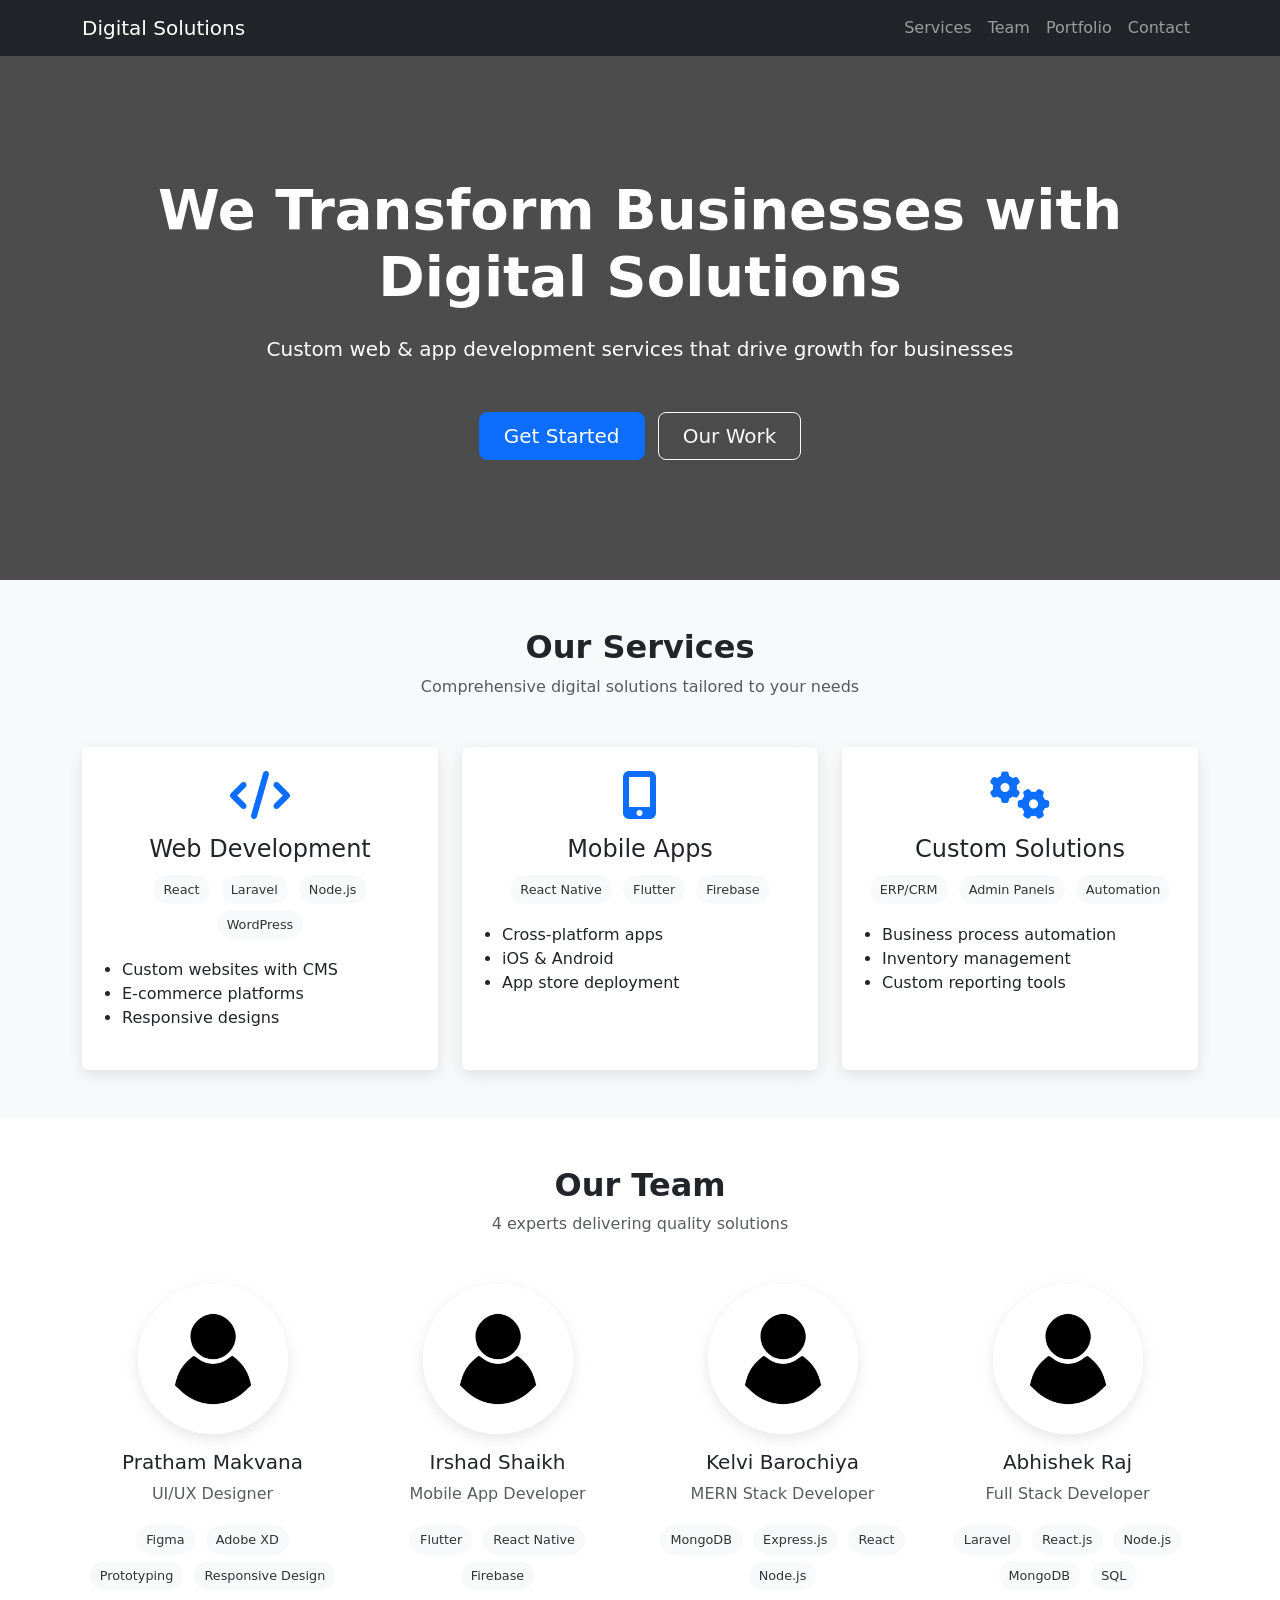
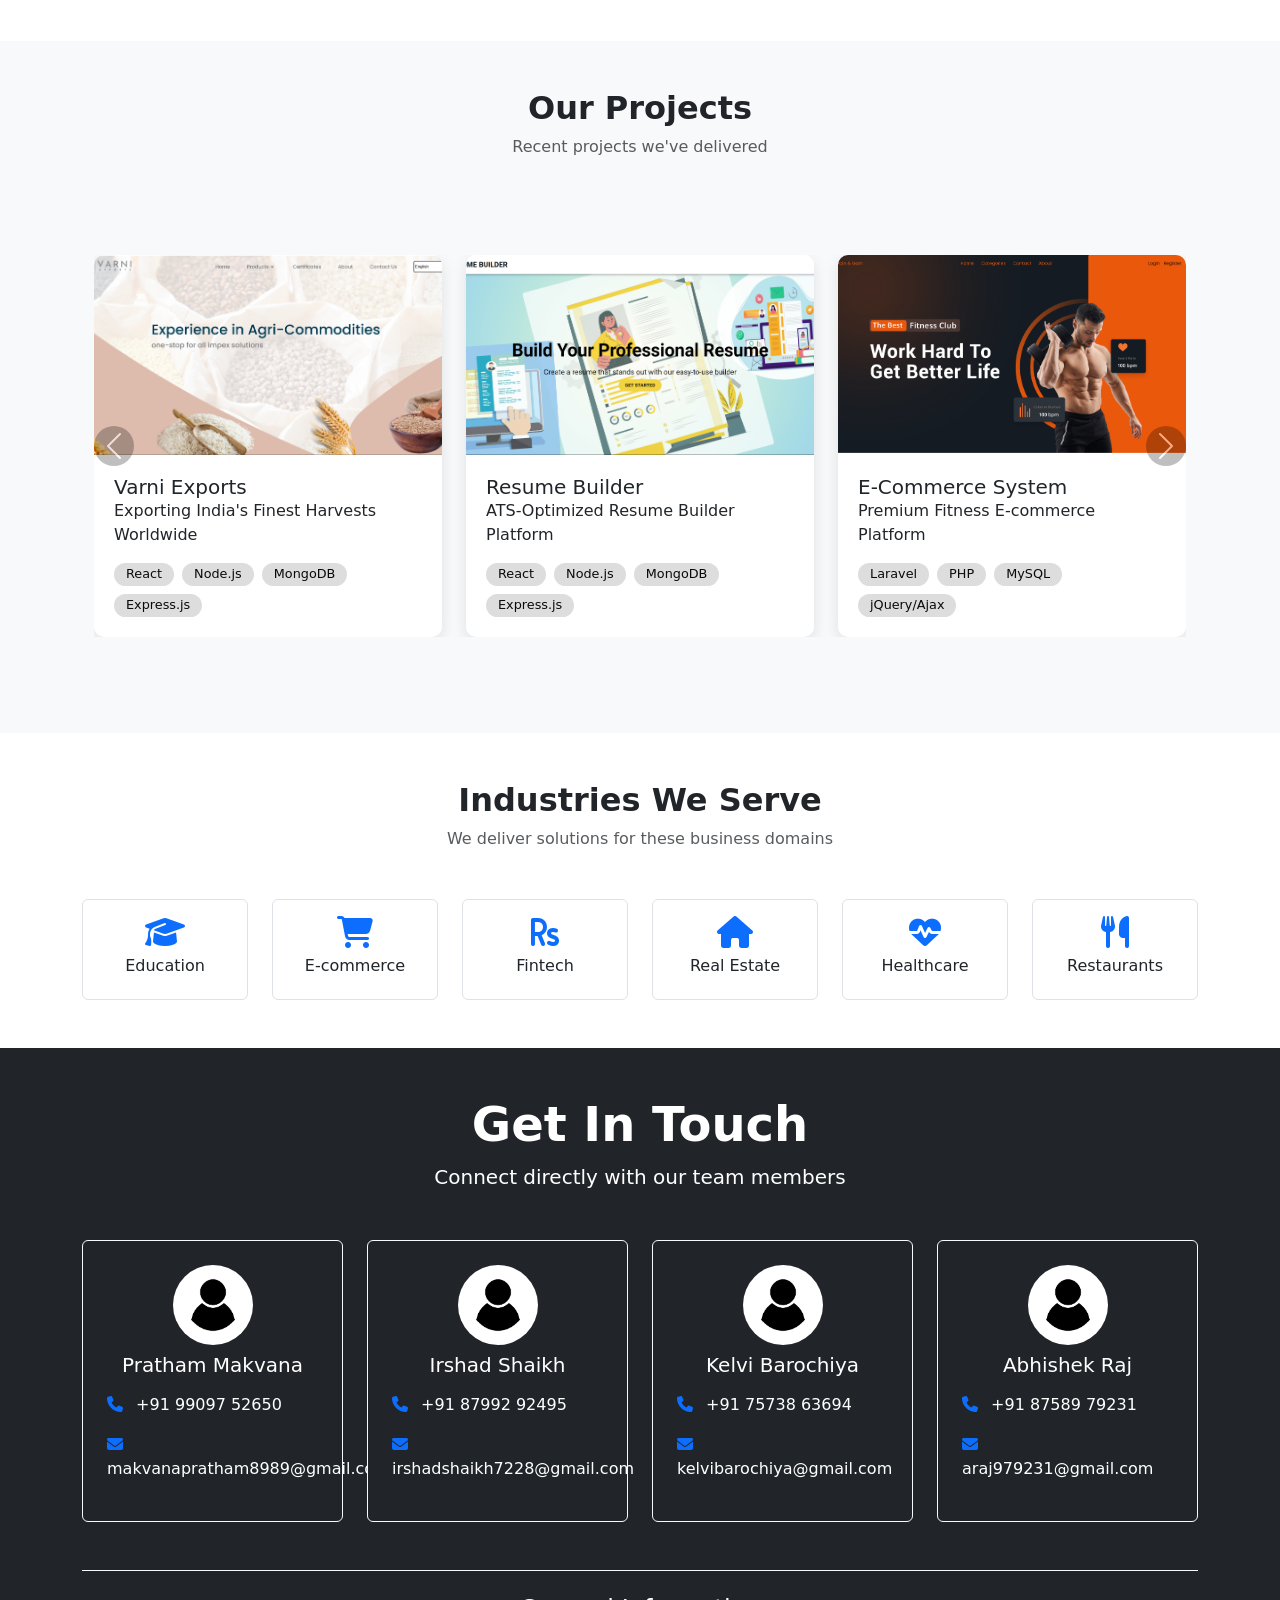
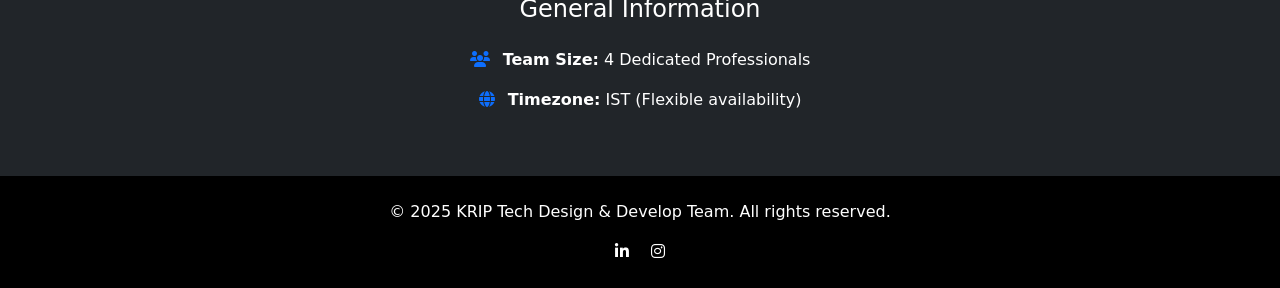
==== backup.html @ 221aa8fa "first commit" ====
<!DOCTYPE html>
<html lang="en">

<head>
    <meta charset="UTF-8">
    <meta name="viewport" content="width=device-width, initial-scale=1.0">
    <title>Digital Solutions Team | Web & App Development Services</title>
    <link href="https://cdn.jsdelivr.net/npm/bootstrap@5.3.0/dist/css/bootstrap.min.css" rel="stylesheet">
    <link rel="stylesheet" href="https://cdnjs.cloudflare.com/ajax/libs/font-awesome/6.4.0/css/all.min.css">
    <style>
        :root {
            --primary: #6f42c1;
            --secondary: #0d6efd;
        }

        .hero-section {
            background: linear-gradient(rgba(0, 0, 0, 0.7), rgba(0, 0, 0, 0.7)), url('https://images.unsplash.com/photo-1551434678-e076c223a692?ixlib=rb-1.2.1&auto=format&fit=crop&w=1350&q=80');
            background-size: cover;
            color: white;
            padding: 120px 0;
        }

        .service-card {
            transition: transform 0.3s;
            border: none;
            box-shadow: 0 5px 15px rgba(0, 0, 0, 0.1);
        }

        .service-card:hover {
            transform: translateY(-10px);
        }

        .skill-badge {
            background-color: #f8f9fa;
            color: #333;
            padding: 5px 10px;
            border-radius: 20px;
            margin: 3px;
            display: inline-block;
            font-size: 0.8rem;
        }

        .team-card img {
            width: 150px;
            height: 150px;
            object-fit: cover;
            border-radius: 50%;
            border: 5px solid white;
            box-shadow: 0 5px 15px rgba(0, 0, 0, 0.1);
        }

        .contact-info {
            background-color: #f8f9fa;
            color: #060606;
            border-radius: 10px;
            padding: 20px;
        }

        /* Add to existing styles */
        .project-read-more {
            position: absolute;
            bottom: 15px;
            right: 15px;
        }

        .project-images {
            display: grid;
            grid-template-columns: repeat(auto-fill, minmax(300px, 1fr));
            gap: 20px;
            margin: 30px 0;
        }

        .project-images img {
            border-radius: 8px;
            box-shadow: 0 5px 15px rgba(0, 0, 0, 0.1);
            width: 100%;
            height: 200px;
            object-fit: cover;
        }

        .project-details {
            background: #f8f9fa;
            padding: 30px;
            border-radius: 8px;
            margin: 20px 0;
        }

        .tech-badge {
            background-color: var(--primary);
            color: white;
            padding: 5px 10px;
            border-radius: 20px;
            margin-right: 5px;
            display: inline-block;
            font-size: 0.8rem;
        }

        .project-card {
            border-radius: 10px;
            overflow: hidden;
            box-shadow: 0 5px 15px rgba(0, 0, 0, 0.1);
            transition: transform 0.3s;
            height: 100%;
            background: white;
        }

        .project-card:hover {
            transform: translateY(-10px);
        }

        .card-img-container {
            position: relative;
            overflow: hidden;
            height: 200px;
        }

        .card-img-top {
            width: 100%;
            height: 100%;
            object-fit: cover;
            transition: transform 0.5s;
        }

        .project-overlay {
            position: absolute;
            top: 0;
            left: 0;
            width: 100%;
            height: 100%;
            background: rgba(0, 0, 0, 0.7);
            display: flex;
            align-items: center;
            justify-content: center;
            opacity: 0;
            transition: opacity 0.3s;
        }

        .project-card:hover .project-overlay {
            opacity: 1;
        }

        .btn-view-project {
            background: #0d6efd;
            color: white;
            border: none;
            padding: 10px 20px;
            border-radius: 30px;
            font-weight: 500;
            transition: all 0.3s;
        }

        .btn-view-project:hover {
            background: #0d6efd;
            transform: scale(1.05);
        }

        .tech-badges {
            display: flex;
            flex-wrap: wrap;
            gap: 8px;
            margin-top: 15px;
        }

        .badge {
            background: #dddddd;
            color: #0a0a0a;
            padding: 5px 12px;
            border-radius: 20px;
            font-size: 0.8rem;
            font-weight: 500;
        }

        .card-body {
            padding: 20px;
        }

        .card-title-project {
            color: #060606;
            font-weight: 700;
            margin-bottom: 10px;
        }

        .card-text-project {
            color: #555;
            margin-bottom: 15px;
        }

        .projects-container {
            position: relative;
        }

        .projects-grid {
            display: flex;
            flex-wrap: wrap;
            gap: 20px;
        }

        .project-card {
            flex: 0 0 calc(33.333% - 14px);
            transition: all 0.3s;
        }

        .projects-carousel {
            display: none;
        }

        .project-card {
            flex: 0 0 calc(50% - 10px);
        }


        .project-card {
            flex: 0 0 100%;
        }


        /* Show carousel only when needed */
        .show-carousel .projects-grid {
            display: none;
        }

        .show-carousel .projects-carousel {
            display: block;
        }

        /* Carousel styles */
        .carousel-item .row {
            justify-content: center;
        }

        .carousel-control-prev,
        .carousel-control-next {
            width: 40px;
            height: 40px;
            background-color: rgba(0, 0, 0, 0.5);
            border-radius: 50%;
            top: 50%;
            transform: translateY(-50%);
        }
    </style>
</head>

<body>
    <!-- Navigation -->
    <nav class="navbar navbar-expand-lg navbar-dark bg-dark sticky-top">
        <div class="container">
            <a class="navbar-brand" href="#">Digital Solutions</a>

            <button class="navbar-toggler" type="button" data-bs-toggle="collapse" data-bs-target="#navbarNav">
                <span class="navbar-toggler-icon"></span>
            </button>
            <div class="collapse navbar-collapse" id="navbarNav">
                <ul class="navbar-nav ms-auto">
                    <li class="nav-item"><a class="nav-link" href="#services">Services</a></li>
                    <li class="nav-item"><a class="nav-link" href="#team">Team</a></li>
                    <li class="nav-item"><a class="nav-link" href="#portfolio">Portfolio</a></li>
                    <li class="nav-item"><a class="nav-link" href="#contact">Contact</a></li>
                </ul>
            </div>
        </div>
    </nav>

    <!-- Hero Section -->
    <section class="hero-section text-center">
        <div class="container">
            <h1 class="display-4 fw-bold mb-4">We Transform Businesses with Digital Solutions</h1>
            <p class="lead mb-5">Custom web & app development services that drive growth for businesses</p>
            <a href="#contact" class="btn btn-primary btn-lg px-4 me-2">Get Started</a>
            <a href="#portfolio" class="btn btn-outline-light btn-lg px-4">Our Work</a>
        </div>
    </section>

    <!-- Services Section -->
    <section id="services" class="py-5 bg-light">
        <div class="container">
            <div class="text-center mb-5">
                <h2 class="fw-bold">Our Services</h2>
                <p class="text-muted">Comprehensive digital solutions tailored to your needs</p>
            </div>

            <div class="row g-4">
                <!-- Web Development -->
                <div class="col-md-4">
                    <div class="card service-card h-100">
                        <div class="card-body text-center p-4">
                            <i class="fas fa-code fa-3x mb-3 text-primary"></i>
                            <h4 class="card-title">Web Development</h4>
                            <p class="card-text">
                                <span class="skill-badge">React</span>
                                <span class="skill-badge">Laravel</span>
                                <span class="skill-badge">Node.js</span>
                                <span class="skill-badge">WordPress</span>
                            </p>
                            <ul class="text-start ps-3">
                                <li>Custom websites with CMS</li>
                                <li>E-commerce platforms</li>
                                <li>Responsive designs</li>
                            </ul>
                        </div>
                    </div>
                </div>

                <!-- Mobile Development -->
                <div class="col-md-4">
                    <div class="card service-card h-100">
                        <div class="card-body text-center p-4">
                            <i class="fas fa-mobile-alt fa-3x mb-3 text-primary"></i>
                            <h4 class="card-title">Mobile Apps</h4>
                            <p class="card-text">
                                <span class="skill-badge">React Native</span>
                                <span class="skill-badge">Flutter</span>
                                <span class="skill-badge">Firebase</span>
                            </p>
                            <ul class="text-start ps-3">
                                <li>Cross-platform apps</li>
                                <li>iOS & Android</li>
                                <li>App store deployment</li>
                            </ul>
                        </div>
                    </div>
                </div>

                <!-- Custom Solutions -->
                <div class="col-md-4">
                    <div class="card service-card h-100">
                        <div class="card-body text-center p-4">
                            <i class="fas fa-cogs fa-3x mb-3 text-primary"></i>
                            <h4 class="card-title">Custom Solutions</h4>
                            <p class="card-text">
                                <span class="skill-badge">ERP/CRM</span>
                                <span class="skill-badge">Admin Panels</span>
                                <span class="skill-badge">Automation</span>
                            </p>
                            <ul class="text-start ps-3">
                                <li>Business process automation</li>
                                <li>Inventory management</li>
                                <li>Custom reporting tools</li>
                            </ul>
                        </div>
                    </div>
                </div>
            </div>
        </div>
    </section>

    <!-- Team Section -->
    <section id="team" class="py-5">
        <div class="container">
            <div class="text-center mb-5">
                <h2 class="fw-bold">Our Team</h2>
                <p class="text-muted">4 experts delivering quality solutions</p>
            </div>

            <div class="row g-4 justify-content-center">
                <div class="col-lg-3 col-md-6">
                    <div class="team-card text-center">
                        <img src="./images/user-icon.jpg" alt="UI/UX Designer">
                        <h5 class="mt-3">Pratham Makvana</h5>
                        <p class="text-muted">UI/UX Designer</p>
                        <div>
                            <span class="skill-badge">Figma</span>
                            <span class="skill-badge">Adobe XD</span>
                            <span class="skill-badge">Prototyping</span>
                            <span class="skill-badge">Responsive Design</span>
                        </div>
                    </div>
                </div>

                <div class="col-lg-3 col-md-6">
                    <div class="team-card text-center">
                        <img src="./images/user-icon.jpg" alt="App Developer">
                        <h5 class="mt-3">Irshad Shaikh</h5>
                        <p class="text-muted">Mobile App Developer</p>
                        <div>
                            <span class="skill-badge">Flutter</span>
                            <span class="skill-badge">React Native</span>
                            <span class="skill-badge">Firebase</span>
                        </div>
                    </div>
                </div>

                <div class="col-lg-3 col-md-6">
                    <div class="team-card text-center">
                        <img src="./images/user-icon.jpg" alt="MERN Stack Developer">
                        <h5 class="mt-3">Kelvi Barochiya</h5>
                        <p class="text-muted">MERN Stack Developer</p>
                        <div>
                            <span class="skill-badge">MongoDB</span>
                            <span class="skill-badge">Express.js</span>
                            <span class="skill-badge">React</span>
                            <span class="skill-badge">Node.js</span>
                        </div>
                    </div>
                </div>

                <div class="col-lg-3 col-md-6">
                    <div class="team-card text-center">
                        <img src="./images/user-icon.jpg" alt="Full Stack Developer">
                        <h5 class="mt-3">Abhishek Raj</h5>
                        <p class="text-muted">Full Stack Developer</p>
                        <div>
                            <span class="skill-badge">Laravel</span>
                            <span class="skill-badge">React.js</span>
                            <span class="skill-badge">Node.js</span>
                            <span class="skill-badge">MongoDB</span>
                            <span class="skill-badge">SQL</span>
                        </div>
                    </div>
                </div>
            </div>
        </div>
    </section>

    <!-- Portfolio Section -->
    <!-- <section id="portfolio" class="py-5 bg-light">
        <div class="container">
            <div class="text-center mb-5">
                <h2 class="fw-bold">Our Portfolio</h2>
                <p class="text-muted">Recent projects we've delivered</p>
            </div>
            
            <div class="row g-4">
                <div class="col-md-4">
                    <div class="card h-100">
                        <img src="https://images.unsplash.com/photo-1556740738-b6a63e27c4df?ixlib=rb-1.2.1&auto=format&fit=crop&w=1350&q=80" class="card-img-top" alt="E-commerce Platform">
                        <div class="card-body">
                            <h5 class="card-title">UrbanBazaar</h5>
                            <p class="card-text">E-commerce platform with inventory management</p>
                            <p><strong>Technologies:</strong> MERN Stack, Razorpay, Firebase</p>
                            <p><strong>Result:</strong> ₹2.3L revenue in first month</p>
                        </div>
                    </div>
                </div>
                
                <div class="col-md-4">
                    <div class="card h-100">
                        <img src="https://images.unsplash.com/photo-1517245386807-bb43f82c33c4?ixlib=rb-1.2.1&auto=format&fit=crop&w=1350&q=80" class="card-img-top" alt="Restaurant POS">
                        <div class="card-body">
                            <h5 class="card-title">FoodieFleet POS</h5>
                            <p class="card-text">Restaurant management system</p>
                            <p><strong>Technologies:</strong> Laravel, React, Socket.io</p>
                            <p><strong>Result:</strong> 65% reduction in order errors</p>
                        </div>
                    </div>
                </div>
                
                <div class="col-md-4">
                    <div class="card h-100">
                        <img src="https://images.unsplash.com/photo-1581092918056-0c4c3acd3789?ixlib=rb-1.2.1&auto=format&fit=crop&w=1350&q=80" class="card-img-top" alt="School ERP">
                        <div class="card-body">
                            <h5 class="card-title">EduTrack ERP</h5>
                            <p class="card-text">School management system</p>
                            <p><strong>Technologies:</strong> PHP, MySQL, JavaScript</p>
                            <p><strong>Result:</strong> Automated attendance for 5,000+ students</p>
                        </div>
                    </div>
                </div>
            </div>
        </div>
    </section> -->
    <section id="portfolio" class="py-5 bg-light">
        <div class="container">
            <div class="text-center mb-5">
                <h2 class="fw-bold">Our Projects</h2>
                <p class="text-muted">Recent projects we've delivered</p>
            </div>

            <!-- <div class="row g-4">
                <div class="col-md-4">
                    <div class="card h-100 position-relative">
                        <img src="https://images.unsplash.com/photo-1556740738-b6a63e27c4df?ixlib=rb-1.2.1&auto=format&fit=crop&w=1350&q=80" class="card-img-top" alt="E-commerce Platform">
                        <div class="card-body">
                            <h5 class="card-title">Varni Exports</h5>
                            <p class="card-text">Exporting India's Finest Harvests Worldwide</p>
                            <p><strong>Technologies:</strong> MERN Stack</p>
                            <a href="project-urbanbazaar.html" class="btn btn-primary project-read-more">Read More</a>
                        </div>
                    </div>
                </div>
                
                <div class="col-md-4">
                    <div class="card h-100 position-relative">
                        <img src="https://images.unsplash.com/photo-1517245386807-bb43f82c33c4?ixlib=rb-1.2.1&auto=format&fit=crop&w=1350&q=80" class="card-img-top" alt="Restaurant POS">
                        <div class="card-body">
                            <h5 class="card-title">Resume Builder</h5>
                            <p class="card-text">ATS-Optimized Resume Builder Platform</p>
                            <p><strong>Technologies:</strong> MERN Stack</p>
                            <a href="project-foodiefleet.html" class="btn btn-primary project-read-more">Read More</a>
                        </div>
                    </div>
                </div>
                
                <div class="col-md-4">
                    <div class="card h-100 position-relative">
                        <img src="https://images.unsplash.com/photo-1581092918056-0c4c3acd3789?ixlib=rb-1.2.1&auto=format&fit=crop&w=1350&q=80" class="card-img-top" alt="School ERP">
                        <div class="card-body">
                            <h5 class="card-title">E-commerce System</h5>
                            <p class="card-text">Premium Fitness E-commerce Platform</p>
                            <p><strong>Technologies:</strong> PHP, Laravel, My SQL, Jauery/Ajax</p>
                            <a href="project-edutrack.html" class="btn btn-primary project-read-more">Read More</a>
                        </div>
                    </div>
                </div>
            </div> -->
            <section id="portfolio" class="py-5 bg-light">
                <div class="container">
                    <!-- <div class="text-center mb-5">
                        <h2 class="fw-bold">Our Projects</h2>
                        <p class="text-muted">Recent projects we've delivered</p>
                    </div> -->

                    <div class="projects-container" id="projectsContainer">
                        <!-- Grid Layout (shows first 3 projects) -->
                        <div class="projects-grid" id="projectsGrid">
                            <!-- Project cards will be inserted here by JavaScript -->
                        </div>

                        <!-- Carousel Layout (hidden by default) -->
                        <div class="projects-carousel">
                            <div id="projectsCarousel" class="carousel slide" data-bs-ride="carousel">
                                <div class="carousel-inner" id="carouselInner">
                                    <!-- Carousel items will be inserted here by JavaScript -->
                                </div>
                                <button class="carousel-control-prev" type="button" data-bs-target="#projectsCarousel"
                                    data-bs-slide="prev">
                                    <span class="carousel-control-prev-icon" aria-hidden="true"></span>
                                    <span class="visually-hidden">Previous</span>
                                </button>
                                <button class="carousel-control-next" type="button" data-bs-target="#projectsCarousel"
                                    data-bs-slide="next">
                                    <span class="carousel-control-next-icon" aria-hidden="true"></span>
                                    <span class="visually-hidden">Next</span>
                                </button>
                            </div>
                        </div>
                    </div>
                </div>
            </section>
        </div>
    </section>
    <!-- Target Industries -->
    <section class="py-5">
        <div class="container">
            <div class="text-center mb-5">
                <h2 class="fw-bold">Industries We Serve</h2>
                <p class="text-muted">We deliver solutions for these business domains</p>
            </div>

            <div class="row g-4">
                <div class="col-md-2 col-4 text-center">
                    <div class="p-3 border rounded">
                        <i class="fas fa-graduation-cap fa-2x mb-2 text-primary"></i>
                        <h6>Education</h6>
                    </div>
                </div>
                <div class="col-md-2 col-4 text-center">
                    <div class="p-3 border rounded">
                        <i class="fas fa-shopping-cart fa-2x mb-2 text-primary"></i>
                        <h6>E-commerce</h6>
                    </div>
                </div>
                <div class="col-md-2 col-4 text-center">
                    <div class="p-3 border rounded">
                        <i class="fas fa-rupee-sign fa-2x mb-2 text-primary"></i>
                        <h6>Fintech</h6>
                    </div>
                </div>
                <div class="col-md-2 col-4 text-center">
                    <div class="p-3 border rounded">
                        <i class="fas fa-home fa-2x mb-2 text-primary"></i>
                        <h6>Real Estate</h6>
                    </div>
                </div>
                <div class="col-md-2 col-4 text-center">
                    <div class="p-3 border rounded">
                        <i class="fas fa-heartbeat fa-2x mb-2 text-primary"></i>
                        <h6>Healthcare</h6>
                    </div>
                </div>
                <div class="col-md-2 col-4 text-center">
                    <div class="p-3 border rounded">
                        <i class="fas fa-utensils fa-2x mb-2 text-primary"></i>
                        <h6>Restaurants</h6>
                    </div>
                </div>
            </div>
        </div>
    </section>

    <!-- Contact Section -->
    <!-- <section id="contact" class="py-5 bg-dark text-white">
        <div class="container">
            <div class="text-center mb-5">
                <h2 class="fw-bold">Get In Touch</h2>
                <p>Ready to start your project? Contact us today!</p>
            </div>

            <div class="row">
                <div class="col-md-6">
                    <div class="contact-info">
                        <h4 class="mb-4">Contact Details</h4>
                        <p><i class="fas fa-users me-2"></i> <strong>Team Size:</strong> 4 Members</p>
                        <p><i class="fas fa-phone me-2"></i> <strong>Phone:</strong> +91 87589 79231</p>
                        <p><i class="fas fa-envelope me-2"></i> <strong>Email:</strong> makvanapratham8989@gmail.com</p>
                        <p><i class="fas fa-clock me-2"></i> <strong>Availability:</strong> IST (Flexible hours)</p>

                    </div>
                </div>
            </div>
        </div>
    </section> -->
    <section id="contact" class="py-5 bg-dark text-white">
        <div class="container">
            <div class="text-center mb-5">
                <h2 class="fw-bold display-5">Get In Touch</h2>
                <p class="lead">Connect directly with our team members</p>
            </div>

            <div class="row g-4">
                <!-- Team Member 1 -->
                <div class="col-lg-3 col-md-6">
                    <div class="contact-card p-4 h-100 bg-dark border border-light rounded">
                        <div class="text-center mb-3">
                            <img src="./images/user-icon.jpg" alt="Team Member" class="rounded-circle mb-2" width="80">
                            <h5>Pratham Makvana</h5>
                        </div>
                        <div class="contact-details">
            
                            <p>
                                <i class="fas fa-phone me-2 text-primary"></i>
                                <a href="tel:+919909752650" class="text-white text-decoration-none">+91 99097 52650</a>
                            </p>
                            <p>
                                <i class="fas fa-envelope me-2 text-primary"></i>
                                <a href="mailto:makvanapratham8989@gmail.com"
                                    class="text-white text-decoration-none">makvanapratham8989@gmail.com</a>
                            </p>
                        </div>
                    </div>
                </div>

                <!-- Team Member 2 -->
                <div class="col-lg-3 col-md-6">
                    <div class="contact-card p-4 h-100 bg-dark border border-light rounded">
                        <div class="text-center mb-3">
                            <img src="./images/user-icon.jpg" alt="Team Member" class="rounded-circle mb-2" width="80">
                            <h5>Irshad Shaikh</h5>
                        </div>
                        <div class="contact-details">
                            
                            <p>
                                <i class="fas fa-phone me-2 text-primary"></i>
                                <a href="tel:+918799292495" class="text-white text-decoration-none">+91 87992 92495</a>
                            </p>
                            <p>
                                <i class="fas fa-envelope me-2 text-primary"></i>
                                <a href="mailto:irshadshaikh7228@gmail.com"
                                    class="text-white text-decoration-none">irshadshaikh7228@gmail.com</a>
                            </p>
                        </div>
                    </div>
                </div>

                <!-- Team Member 3 -->
                <div class="col-lg-3 col-md-6">
                    <div class="contact-card p-4 h-100 bg-dark border border-light rounded">
                        <div class="text-center mb-3">
                            <img src="./images/user-icon.jpg" alt="Team Member" class="rounded-circle mb-2" width="80">
                            <h5>Kelvi Barochiya</h5>
                        </div>
                        <div class="contact-details">
                            <p>
                                <i class="fas fa-phone me-2 text-primary"></i>
                                <a href="tel:+917573863694" class="text-white text-decoration-none">+91 75738 63694</a>
                            </p>
                            <p>
                                <i class="fas fa-envelope me-2 text-primary"></i>
                                <a href="mailto:kelvibarochiya@gmail.com"
                                    class="text-white text-decoration-none">kelvibarochiya@gmail.com</a>
                            </p>
                        </div>
                    </div>
                </div>

                <!-- Team Member 4 -->
                <div class="col-lg-3 col-md-6">
                    <div class="contact-card p-4 h-100 bg-dark border border-light rounded">
                        <div class="text-center mb-3">
                            <img src="./images/user-icon.jpg" alt="Team Member" class="rounded-circle mb-2" width="80">
                            <h5>Abhishek Raj</h5>
                        </div>
                        <div class="contact-details">

                            <p>
                                <i class="fas fa-phone me-2 text-primary"></i>
                                <a href="tel:+918758979231" class="text-white text-decoration-none">+91 87589 79231</a>
                            </p>
                            <p>
                                <i class="fas fa-envelope me-2 text-primary"></i>
                                <a href="mailto:araj979231@gmail.com"
                                    class="text-white text-decoration-none">araj979231@gmail.com</a>
                            </p>
                        </div>
                    </div>
                </div>
            </div>

            <!-- General Contact Info -->
            <div class="text-center mt-5 pt-4 border-top border-light">
                <h4 class="mb-4">General Information</h4>
                <p><i class="fas fa-users me-2 text-primary"></i> <strong>Team Size:</strong> 4 Dedicated Professionals
                </p>
                <!-- <p><i class="fas fa-map-marker-alt me-2 text-primary"></i> <strong>Location:</strong> Mumbai, India</p> -->
                <p><i class="fas fa-globe me-2 text-primary"></i> <strong>Timezone:</strong> IST (Flexible availability)
                </p>
            </div>
        </div>
    </section>
    <!-- Footer -->
    <footer class="py-4 bg-black text-white text-center">
        <div class="container">
            <p class="mb-0">© 2025 KRIP Tech Design & Develop Team. All rights reserved.</p>
            <div class="mt-3">
                <a href="https://www.linkedin.com/in/kelvibarochiya/" class="text-white me-3"><i
                        class="fab fa-linkedin-in"></i></a>
                <a href="https://www.instagram.com/thecodefreelancer/" class="text-white"><i
                        class="fab fa-instagram"></i></a>
            </div>
        </div>
    </footer>

    <script src="https://cdn.jsdelivr.net/npm/bootstrap@5.3.0/dist/js/bootstrap.bundle.min.js"></script>
    <script>
        // Project data
        const projects = [{
                title: "Varni Exports",
                description: "Exporting India's Finest Harvests Worldwide",
                image: "./images/varni-1.png",
                technologies: ["React", "Node.js", "MongoDB", "Express.js"],
                link: "project-urbanbazaar.html"
            },
            {
                title: "Resume Builder",
                description: "ATS-Optimized Resume Builder Platform",
                image: "./images/resume-1.png",
                technologies: ["React", "Node.js", "MongoDB", "Express.js"],
                link: "project-foodiefleet.html"
            },
            {
                title: "E-Commerce System",
                description: "Premium Fitness E-commerce Platform",
                image: "./images/e-1.png",
                technologies: ["Laravel", "PHP", "MySQL", "jQuery/Ajax"],
                link: "project-edutrack.html"
            },
            {
                title: "HRMS Systems",
                description: "Streamline your workforce management - automate today, transform tomorrow",
                image: "./images/h-3.png",
                technologies: ["PHP", "Laravel", "MySQL", "jQuery/Ajax"],
                link: "project-hrms.html"
            },
            {
                title: "Real Estate Systems",
                description: "Simplify property management - list smarter, sell faster, grow effortlessly",
                image: "./images/r-1.png",
                technologies: ["React.js", "Laravel", "MySQL", "jQuery/Ajax"],
                link: "project-realesate.html"
            }
            // Add more projects as needed
        ];

        // Render projects
        document.addEventListener('DOMContentLoaded', function () {
            const projectsGrid = document.getElementById('projectsGrid');
            const carouselInner = document.getElementById('carouselInner');
            const projectsContainer = document.getElementById('projectsContainer');

            // Check if we need to show carousel (more than 3 projects)
            if (projects.length > 3) {
                projectsContainer.classList.add('show-carousel');

                // Create carousel items (3 projects per slide)
                let projectsPerSlide = 3;
                let slideCount = Math.ceil(projects.length / projectsPerSlide);

                for (let i = 0; i < slideCount; i++) {
                    const carouselItem = document.createElement('div');
                    carouselItem.className = `carousel-item ${i === 0 ? 'active' : ''}`;

                    const row = document.createElement('div');
                    row.className = 'row g-4';

                    const startIndex = i * projectsPerSlide;
                    const endIndex = Math.min(startIndex + projectsPerSlide, projects.length);

                    for (let j = startIndex; j < endIndex; j++) {
                        const project = projects[j];
                        const col = document.createElement('div');
                        col.className = 'col-md-4';
                        col.innerHTML = createProjectCard(project);
                        row.appendChild(col);
                    }

                    carouselItem.appendChild(row);
                    carouselInner.appendChild(carouselItem);
                }
            } else {
                // Show grid layout for 3 or fewer projects
                projects.forEach(project => {
                    projectsGrid.innerHTML += createProjectCard(project);
                });
            }

            // Initialize carousel if needed
            if (projects.length > 3) {
                new bootstrap.Carousel(document.getElementById('projectsCarousel'), {
                    interval: 5000,
                    wrap: true
                });
            }
        });

        function createProjectCard(project) {
            return `
                <div class="project-card">
                    <div class="card-img-container">
                        <img src="${project.image}" class="card-img-top" alt="${project.title}">
                        <div class="project-overlay">
                            <a href="${project.link}" class="btn btn-view-project">
                                View Project <i class="fas fa-arrow-right ms-2"></i>
                            </a>
                        </div>
                    </div>
                    <div class="card-body">
                        <h5 class="card-title">${project.title}</h5>
                        <p class="card-text">${project.description}</p>
                        <div class="tech-badges">
                            ${project.technologies.map(tech => `<span class="badge">${tech}</span>`).join('')}
                        </div>
                    </div>
                </div>
            `;
        }
    </script>
</body>

</html>
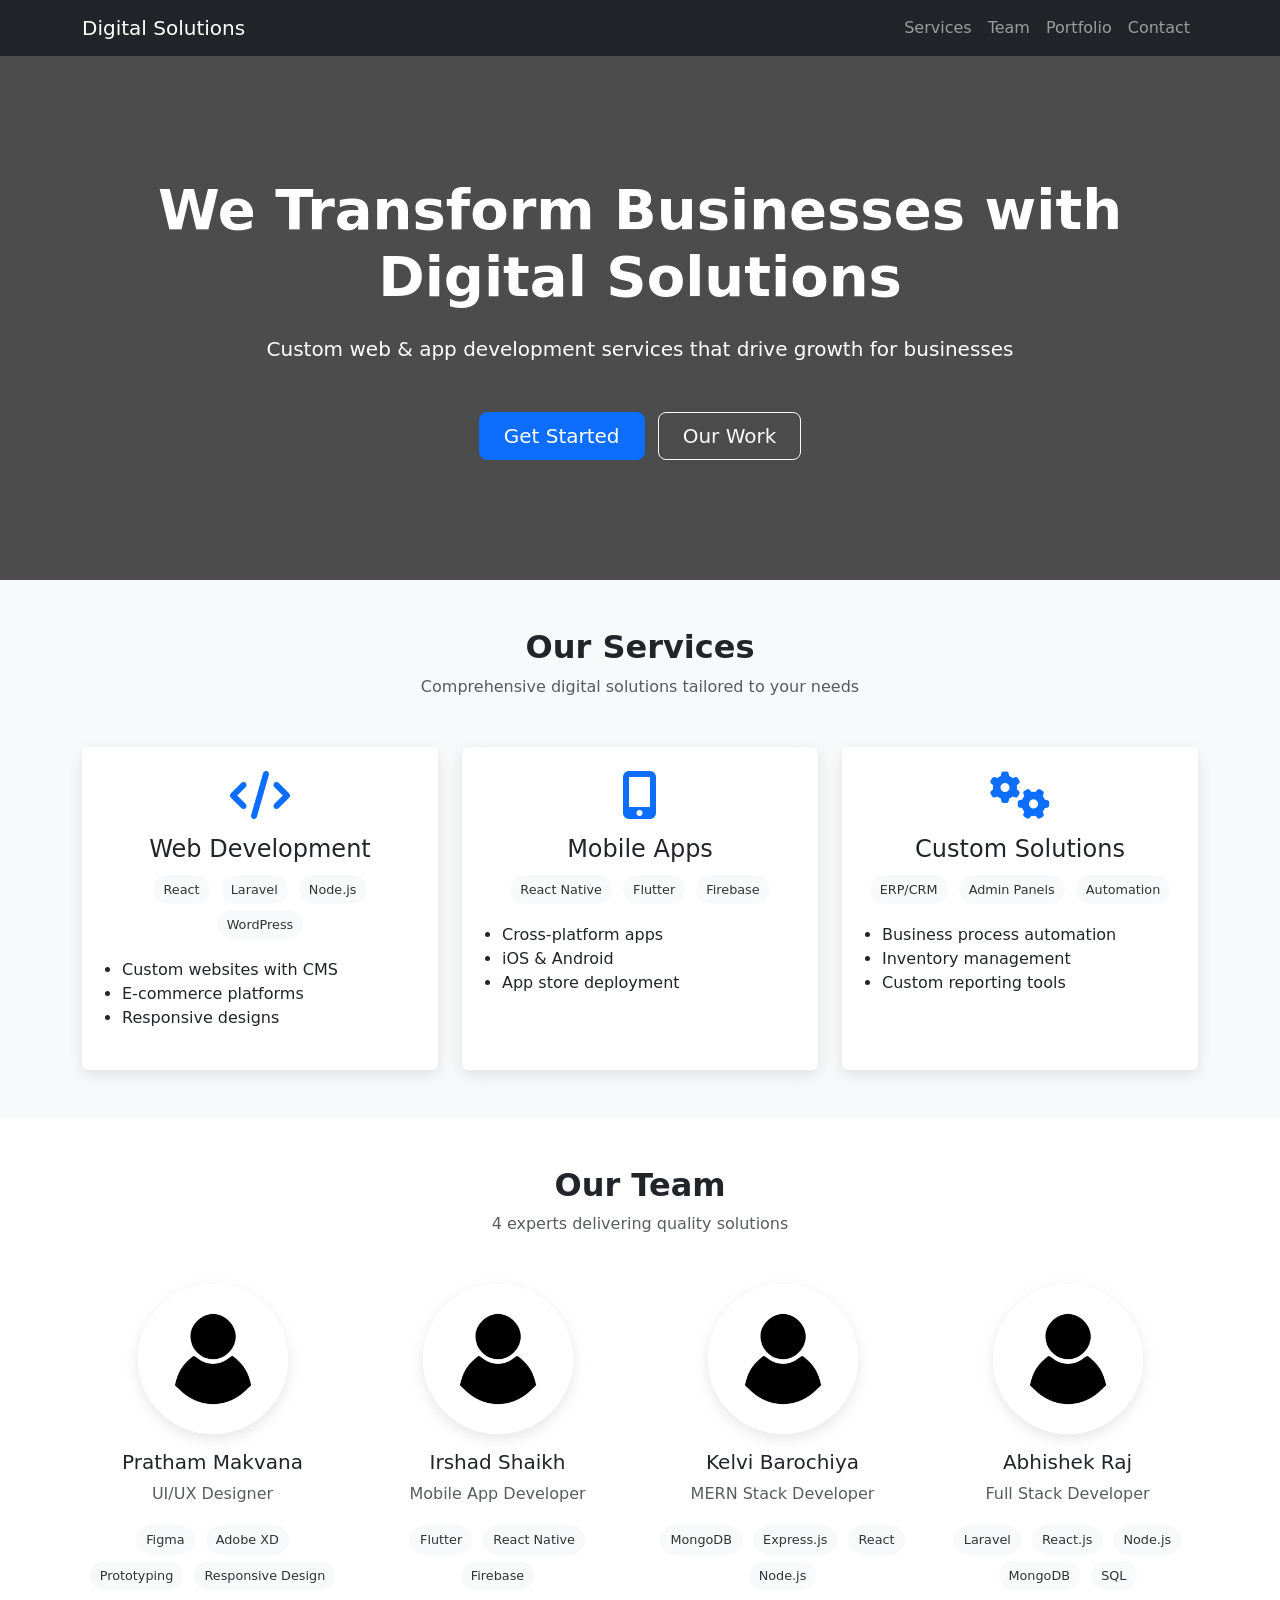
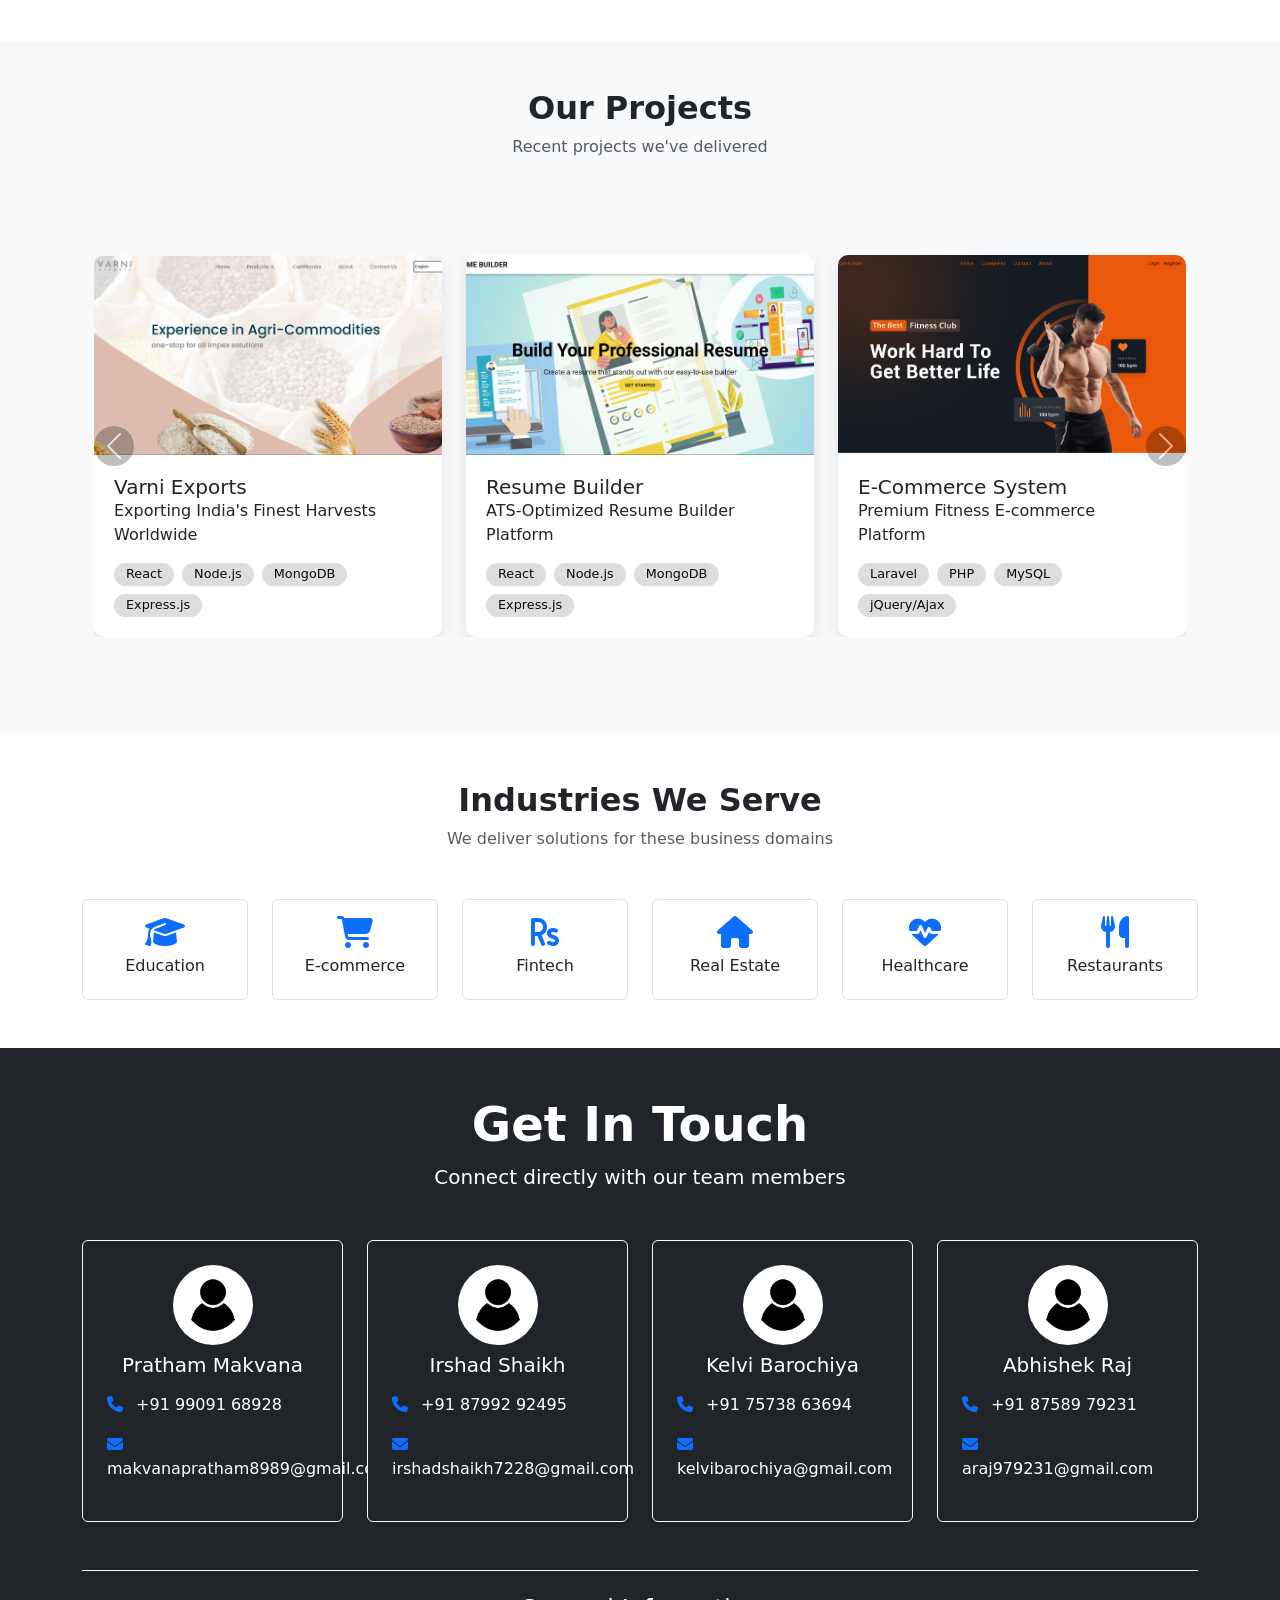
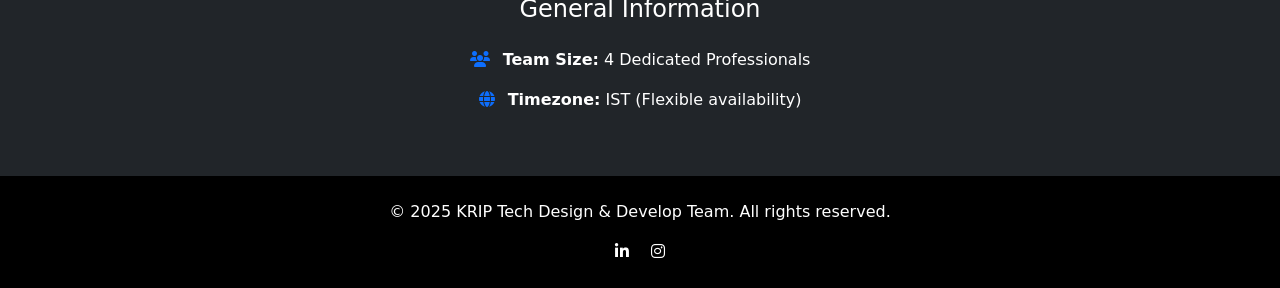
==== commit c1eff67f: "fix email issue" ====
--- a/backup.html
+++ b/backup.html
@@ -625,10 +625,10 @@
                             <h5>Pratham Makvana</h5>
                         </div>
                         <div class="contact-details">
-            
+
                             <p>
                                 <i class="fas fa-phone me-2 text-primary"></i>
-                                <a href="tel:+919909752650" class="text-white text-decoration-none">+91 99097 52650</a>
+                                <a href="tel:+919909752650" class="text-white text-decoration-none">+91 99091 68928</a>
                             </p>
                             <p>
                                 <i class="fas fa-envelope me-2 text-primary"></i>
@@ -647,7 +647,7 @@
                             <h5>Irshad Shaikh</h5>
                         </div>
                         <div class="contact-details">
-                            
+
                             <p>
                                 <i class="fas fa-phone me-2 text-primary"></i>
                                 <a href="tel:+918799292495" class="text-white text-decoration-none">+91 87992 92495</a>
@@ -733,40 +733,40 @@
     <script>
         // Project data
         const projects = [{
-                title: "Varni Exports",
-                description: "Exporting India's Finest Harvests Worldwide",
-                image: "./images/varni-1.png",
-                technologies: ["React", "Node.js", "MongoDB", "Express.js"],
-                link: "project-urbanbazaar.html"
-            },
-            {
-                title: "Resume Builder",
-                description: "ATS-Optimized Resume Builder Platform",
-                image: "./images/resume-1.png",
-                technologies: ["React", "Node.js", "MongoDB", "Express.js"],
-                link: "project-foodiefleet.html"
-            },
-            {
-                title: "E-Commerce System",
-                description: "Premium Fitness E-commerce Platform",
-                image: "./images/e-1.png",
-                technologies: ["Laravel", "PHP", "MySQL", "jQuery/Ajax"],
-                link: "project-edutrack.html"
-            },
-            {
-                title: "HRMS Systems",
-                description: "Streamline your workforce management - automate today, transform tomorrow",
-                image: "./images/h-3.png",
-                technologies: ["PHP", "Laravel", "MySQL", "jQuery/Ajax"],
-                link: "project-hrms.html"
-            },
-            {
-                title: "Real Estate Systems",
-                description: "Simplify property management - list smarter, sell faster, grow effortlessly",
-                image: "./images/r-1.png",
-                technologies: ["React.js", "Laravel", "MySQL", "jQuery/Ajax"],
-                link: "project-realesate.html"
-            }
+            title: "Varni Exports",
+            description: "Exporting India's Finest Harvests Worldwide",
+            image: "./images/varni-1.png",
+            technologies: ["React", "Node.js", "MongoDB", "Express.js"],
+            link: "project-urbanbazaar.html"
+        },
+        {
+            title: "Resume Builder",
+            description: "ATS-Optimized Resume Builder Platform",
+            image: "./images/resume-1.png",
+            technologies: ["React", "Node.js", "MongoDB", "Express.js"],
+            link: "project-foodiefleet.html"
+        },
+        {
+            title: "E-Commerce System",
+            description: "Premium Fitness E-commerce Platform",
+            image: "./images/e-1.png",
+            technologies: ["Laravel", "PHP", "MySQL", "jQuery/Ajax"],
+            link: "project-edutrack.html"
+        },
+        {
+            title: "HRMS Systems",
+            description: "Streamline your workforce management - automate today, transform tomorrow",
+            image: "./images/h-3.png",
+            technologies: ["PHP", "Laravel", "MySQL", "jQuery/Ajax"],
+            link: "project-hrms.html"
+        },
+        {
+            title: "Real Estate Systems",
+            description: "Simplify property management - list smarter, sell faster, grow effortlessly",
+            image: "./images/r-1.png",
+            technologies: ["React.js", "Laravel", "MySQL", "jQuery/Ajax"],
+            link: "project-realesate.html"
+        }
             // Add more projects as needed
         ];
 
